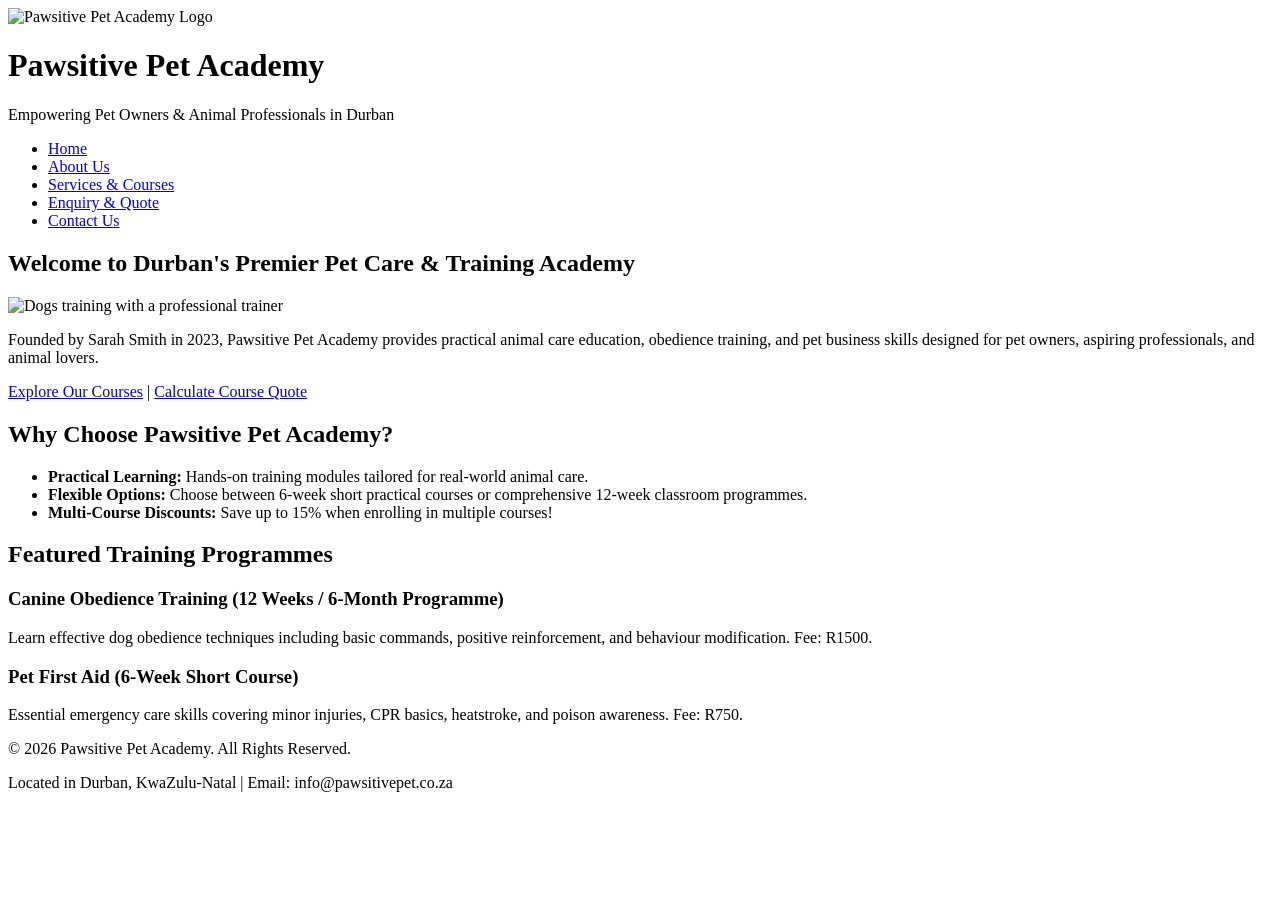
==== PAWSITIVE PET ACADEMY/index.html @ 449ddb8a "Create index.html with hero section and main navigation" ====
<!DOCTYPE html>
<html lang="en">
<head>
    <!-- Character set definition and viewport configuration for responsiveness -->
    <meta charset="UTF-8">
    <meta name="viewport" content="width=device-width, initial-scale=1.0">
    <title>Pawsitive Pet Academy | Home</title>
</head>
<body>

    <!-- Main Navigation Header -->
    <header>
        <img src="images/logo.png" alt="Pawsitive Pet Academy Logo" width="180">
        <h1>Pawsitive Pet Academy</h1>
        <p>Empowering Pet Owners & Animal Professionals in Durban</p>
        
        <!-- Site Main Navigation Menu -->
        <nav>
            <ul>
                <li><a href="index.html">Home</a></li>
                <li><a href="about.html">About Us</a></li>
                <li><a href="services.html">Services & Courses</a></li>
                <li><a href="enquiry.html">Enquiry & Quote</a></li>
                <li><a href="contact.html">Contact Us</a></li>
            </ul>
        </nav>
    </header>

    <!-- Main Content Area -->
    <main>
        <!-- Hero Section -->
        <section>
            <h2>Welcome to Durban's Premier Pet Care & Training Academy</h2>
            <img src="images/hero-banner.jpg" alt="Dogs training with a professional trainer" width="600">
            <p>Founded by Sarah Smith in 2023, Pawsitive Pet Academy provides practical animal care education, obedience training, and pet business skills designed for pet owners, aspiring professionals, and animal lovers.</p>
            <p><a href="services.html">Explore Our Courses</a> | <a href="enquiry.html">Calculate Course Quote</a></p>
        </section>

        <!-- Highlights & Special Offers -->
        <section>
            <h2>Why Choose Pawsitive Pet Academy?</h2>
            <ul>
                <li><strong>Practical Learning:</strong> Hands-on training modules tailored for real-world animal care.</li>
                <li><strong>Flexible Options:</strong> Choose between 6-week short practical courses or comprehensive 12-week classroom programmes.</li>
                <li><strong>Multi-Course Discounts:</strong> Save up to 15% when enrolling in multiple courses!</li>
            </ul>
        </section>

        <!-- Featured Course Preview -->
        <section>
            <h2>Featured Training Programmes</h2>
            <article>
                <h3>Canine Obedience Training (12 Weeks / 6-Month Programme)</h3>
                <p>Learn effective dog obedience techniques including basic commands, positive reinforcement, and behaviour modification. Fee: R1500.</p>
            </article>

            <article>
                <h3>Pet First Aid (6-Week Short Course)</h3>
                <p>Essential emergency care skills covering minor injuries, CPR basics, heatstroke, and poison awareness. Fee: R750.</p>
            </article>
        </section>
    </main>

    <!-- Page Footer -->
    <footer>
        <p>&copy; 2026 Pawsitive Pet Academy. All Rights Reserved.</p>
        <p>Located in Durban, KwaZulu-Natal | Email: info@pawsitivepet.co.za</p>
    </footer>

</body>
</html>
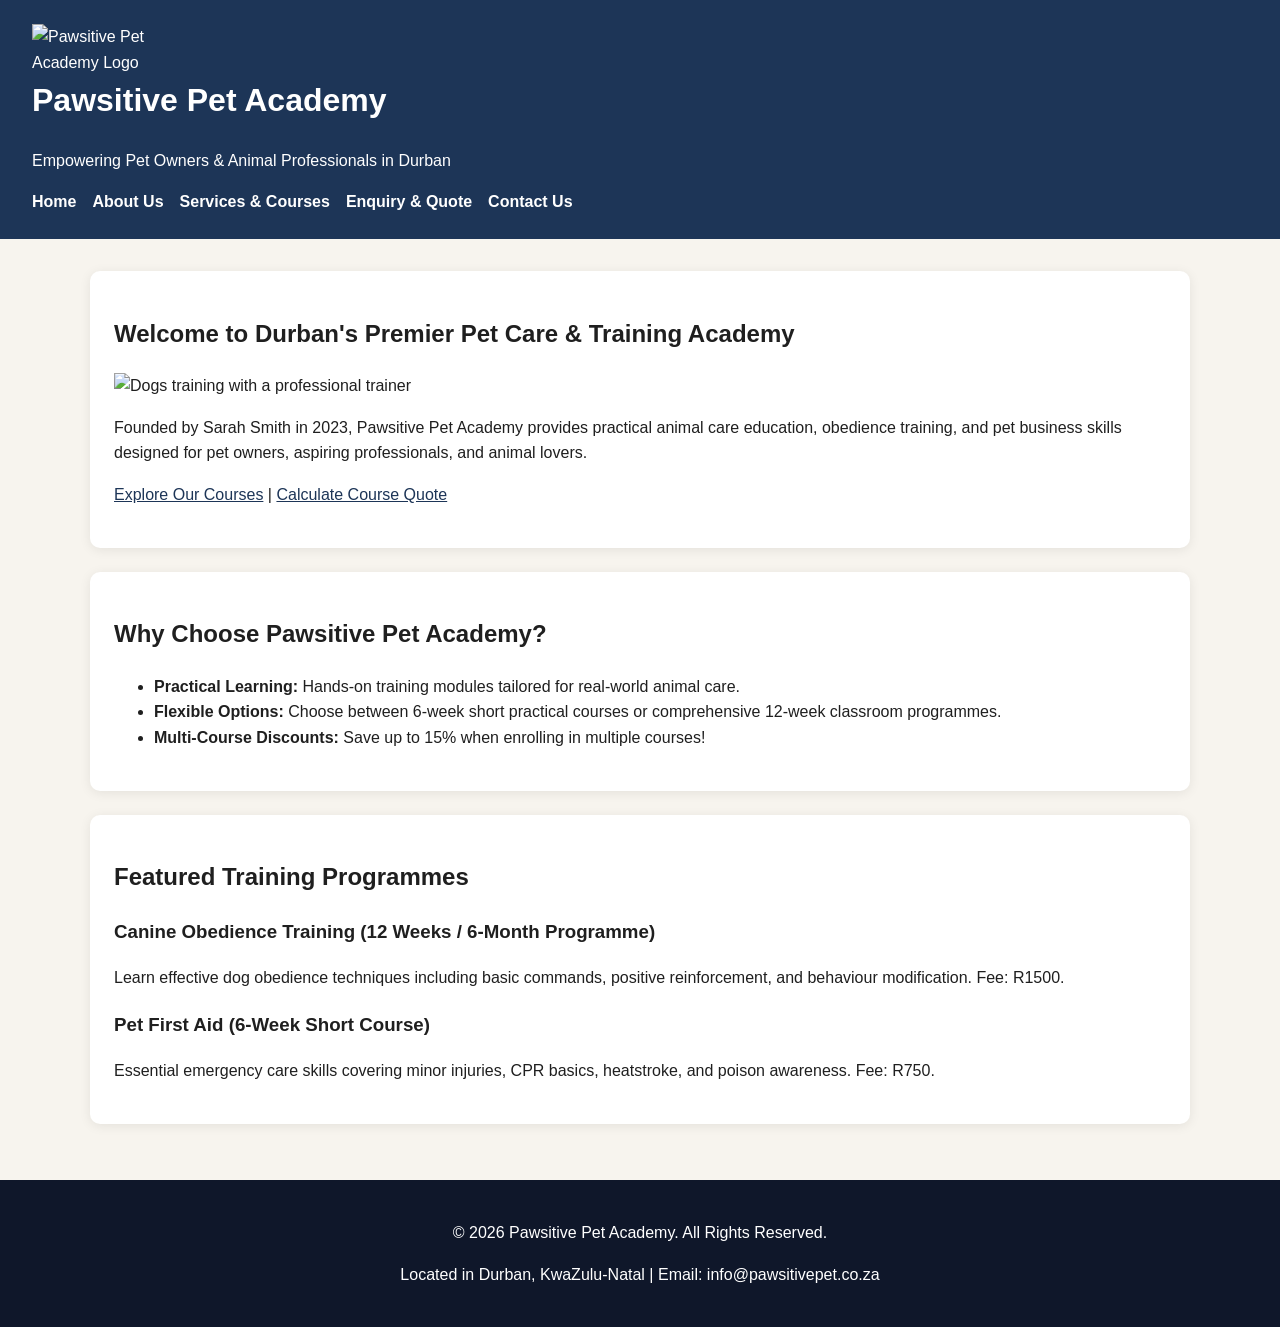
==== commit c09fe812: "created external stylesheet and linked to all html files" ====
--- a/PAWSITIVE PET ACADEMY/index.html
+++ b/PAWSITIVE PET ACADEMY/index.html
@@ -5,6 +5,7 @@
     <meta charset="UTF-8">
     <meta name="viewport" content="width=device-width, initial-scale=1.0">
     <title>Pawsitive Pet Academy | Home</title>
+    <link rel="stylesheet" href="css/styles.css">
 </head>
 <body>
 
--- a/PAWSITIVE PET ACADEMY/css/styles.css
+++ b/PAWSITIVE PET ACADEMY/css/styles.css
@@ -0,0 +1,103 @@
+body {
+    font-family: Arial, sans-serif;
+    line-height: 1.6;
+    margin: 0;
+    padding: 0;
+    background: #f7f4ee;
+    color: #1f1f1f;
+}
+
+header {
+    background: #1d3557;
+    color: #ffffff;
+    padding: 1.5rem 2rem;
+}
+
+header h1,
+header h2,
+header p {
+    margin-top: 0;
+}
+
+nav ul {
+    list-style: none;
+    padding: 0;
+    margin: 1rem 0 0;
+    display: flex;
+    flex-wrap: wrap;
+    gap: 1rem;
+}
+
+nav a {
+    color: #ffffff;
+    text-decoration: none;
+    font-weight: 600;
+}
+
+nav a:hover,
+nav a.active {
+    text-decoration: underline;
+}
+
+main {
+    max-width: 1100px;
+    margin: 0 auto;
+    padding: 2rem 1.5rem;
+}
+
+section {
+    background: #ffffff;
+    padding: 1.5rem;
+    margin-bottom: 1.5rem;
+    border-radius: 10px;
+    box-shadow: 0 2px 12px rgba(0, 0, 0, 0.08);
+}
+
+img {
+    max-width: 100%;
+    height: auto;
+    display: block;
+}
+
+footer {
+    background: #0f172a;
+    color: #ffffff;
+    text-align: center;
+    padding: 1.5rem 1rem;
+}
+
+form {
+    max-width: 600px;
+}
+
+input,
+select,
+textarea {
+    width: 100%;
+    max-width: 420px;
+    padding: 0.7rem;
+    margin-top: 0.35rem;
+    margin-bottom: 1rem;
+    border: 1px solid #cbd5e1;
+    border-radius: 6px;
+    box-sizing: border-box;
+}
+
+label {
+    font-weight: 600;
+}
+
+button,
+input[type="submit"] {
+    background: #2a9d8f;
+    color: #ffffff;
+    border: none;
+    border-radius: 6px;
+    padding: 0.8rem 1.2rem;
+    cursor: pointer;
+    font-weight: 700;
+}
+
+a {
+    color: #1d3557;
+}
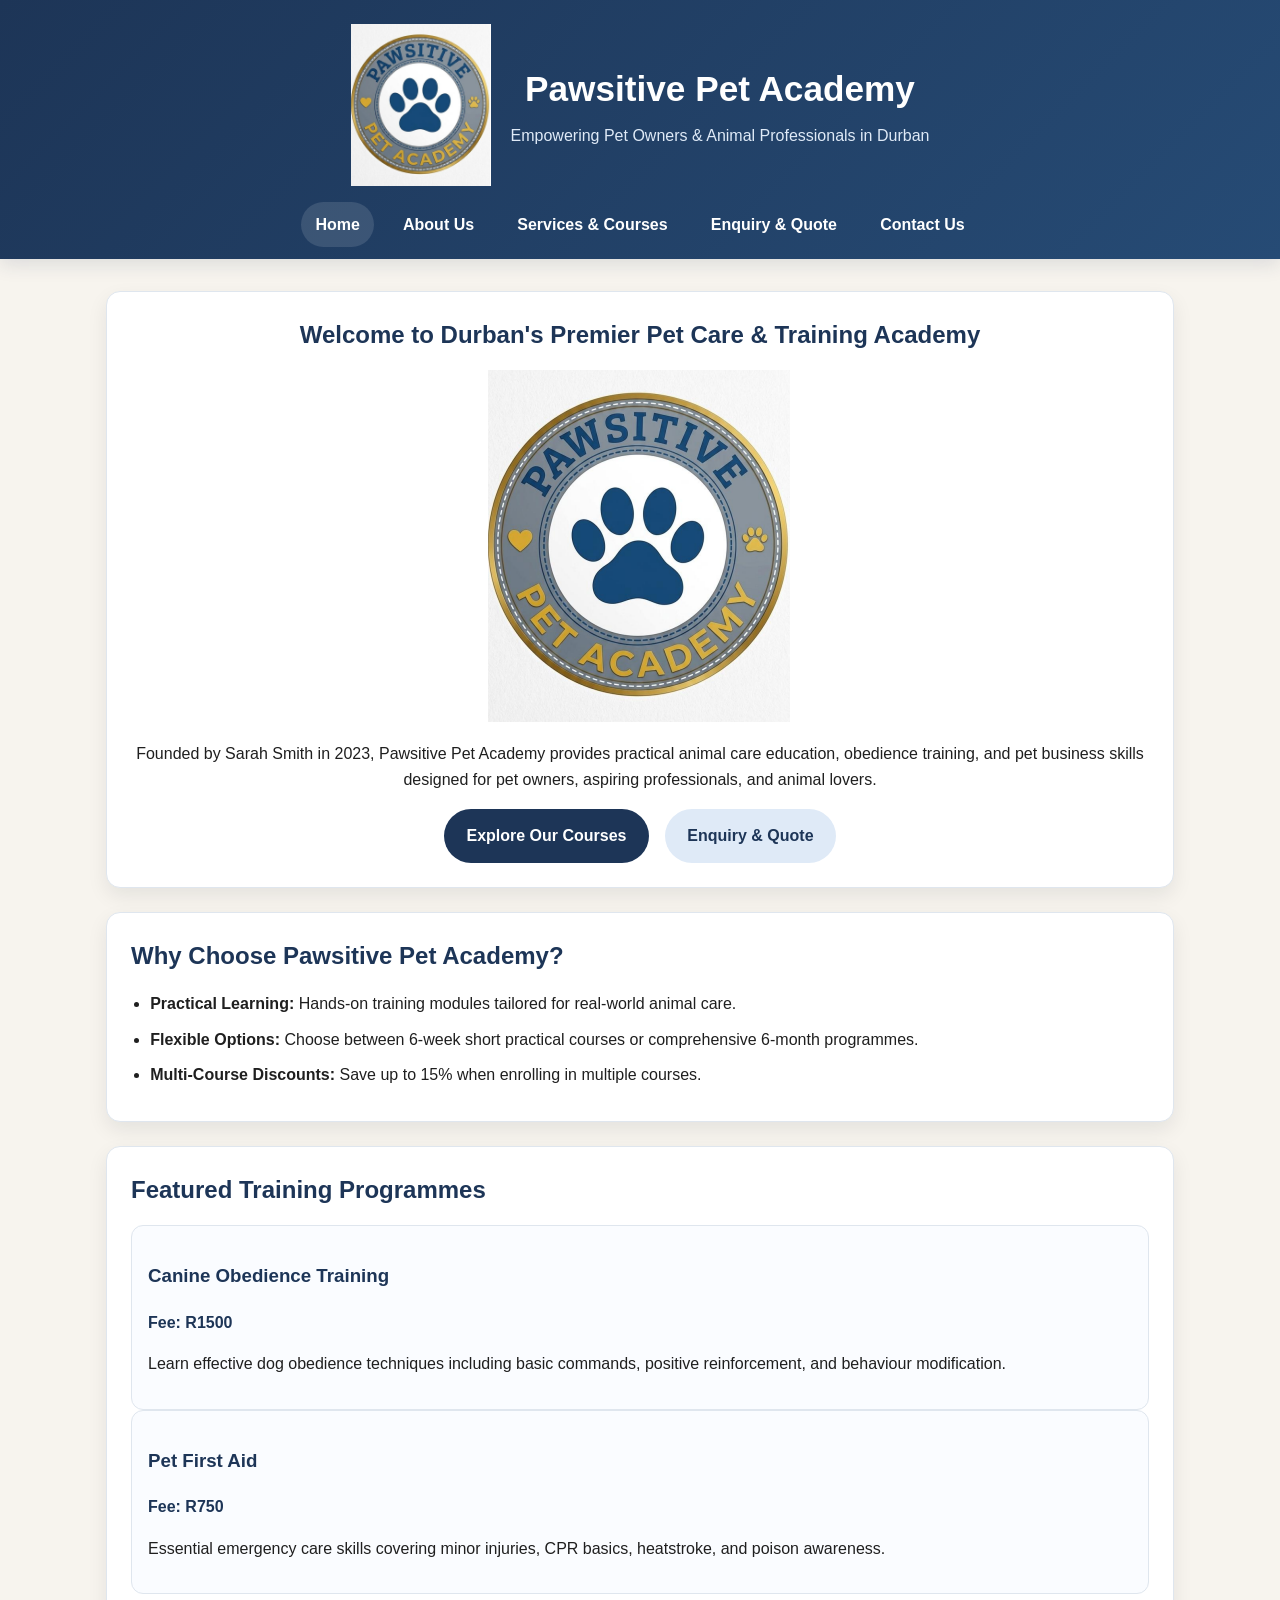
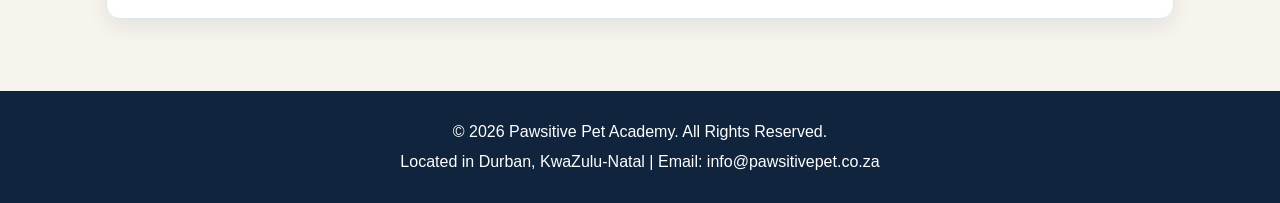
==== commit a0875e0d: "Initial project structure and landing page" ====
--- a/PAWSITIVE PET ACADEMY/index.html
+++ b/PAWSITIVE PET ACADEMY/index.html
@@ -1,24 +1,28 @@
 <!DOCTYPE html>
 <html lang="en">
 <head>
-    <!-- Character set definition and viewport configuration for responsiveness -->
     <meta charset="UTF-8">
     <meta name="viewport" content="width=device-width, initial-scale=1.0">
-    <title>Pawsitive Pet Academy | Home</title>
+    <title>Pawsitive Pet Academy | Pet Training, Grooming & Animal Care Courses</title>
+    <meta name="description" content="Pawsitive Pet Academy offers pet care, dog training, grooming, first aid, and business courses in Durban.">
+    <meta name="keywords" content="pet training, dog obedience, pet grooming, puppy care, animal behaviour, Durban pet academy">
+    <meta name="author" content="Pawsitive Pet Academy">
     <link rel="stylesheet" href="css/styles.css">
 </head>
 <body>
 
-    <!-- Main Navigation Header -->
     <header>
-        <img src="images/logo.png" alt="Pawsitive Pet Academy Logo" width="180">
-        <h1>Pawsitive Pet Academy</h1>
-        <p>Empowering Pet Owners & Animal Professionals in Durban</p>
-        
-        <!-- Site Main Navigation Menu -->
+        <div class="header-container">
+            <img src="images/logo.png" alt="Pawsitive Pet Academy Logo" class="site-logo">
+            <div class="header-text">
+                <h1>Pawsitive Pet Academy</h1>
+                <p>Empowering Pet Owners & Animal Professionals in Durban</p>
+            </div>
+        </div>
+
         <nav>
             <ul>
-                <li><a href="index.html">Home</a></li>
+                <li><a href="index.html" class="active">Home</a></li>
                 <li><a href="about.html">About Us</a></li>
                 <li><a href="services.html">Services & Courses</a></li>
                 <li><a href="enquiry.html">Enquiry & Quote</a></li>
@@ -27,46 +31,48 @@
         </nav>
     </header>
 
-    <!-- Main Content Area -->
     <main>
-        <!-- Hero Section -->
-        <section>
+        <section class="hero-section">
             <h2>Welcome to Durban's Premier Pet Care & Training Academy</h2>
-            <img src="images/hero-banner.jpg" alt="Dogs training with a professional trainer" width="600">
+            <img src="images/logo.png" alt="Pawsitive Pet Academy logo" class="hero-image">
             <p>Founded by Sarah Smith in 2023, Pawsitive Pet Academy provides practical animal care education, obedience training, and pet business skills designed for pet owners, aspiring professionals, and animal lovers.</p>
-            <p><a href="services.html">Explore Our Courses</a> | <a href="enquiry.html">Calculate Course Quote</a></p>
+            <div class="cta-row">
+                <a href="services.html" class="btn btn-primary">Explore Our Courses</a>
+                <a href="enquiry.html" class="btn btn-secondary">Enquiry & Quote</a>
+            </div>
         </section>
 
-        <!-- Highlights & Special Offers -->
         <section>
             <h2>Why Choose Pawsitive Pet Academy?</h2>
-            <ul>
+            <ul class="feature-list">
                 <li><strong>Practical Learning:</strong> Hands-on training modules tailored for real-world animal care.</li>
-                <li><strong>Flexible Options:</strong> Choose between 6-week short practical courses or comprehensive 12-week classroom programmes.</li>
-                <li><strong>Multi-Course Discounts:</strong> Save up to 15% when enrolling in multiple courses!</li>
+                <li><strong>Flexible Options:</strong> Choose between 6-week short practical courses or comprehensive 6-month programmes.</li>
+                <li><strong>Multi-Course Discounts:</strong> Save up to 15% when enrolling in multiple courses.</li>
             </ul>
         </section>
 
-        <!-- Featured Course Preview -->
         <section>
             <h2>Featured Training Programmes</h2>
-            <article>
-                <h3>Canine Obedience Training (12 Weeks / 6-Month Programme)</h3>
-                <p>Learn effective dog obedience techniques including basic commands, positive reinforcement, and behaviour modification. Fee: R1500.</p>
+
+            <article class="course-card">
+                <h3>Canine Obedience Training</h3>
+                <p class="price">Fee: R1500</p>
+                <p>Learn effective dog obedience techniques including basic commands, positive reinforcement, and behaviour modification.</p>
             </article>
 
-            <article>
-                <h3>Pet First Aid (6-Week Short Course)</h3>
-                <p>Essential emergency care skills covering minor injuries, CPR basics, heatstroke, and poison awareness. Fee: R750.</p>
+            <article class="course-card">
+                <h3>Pet First Aid</h3>
+                <p class="price">Fee: R750</p>
+                <p>Essential emergency care skills covering minor injuries, CPR basics, heatstroke, and poison awareness.</p>
             </article>
         </section>
     </main>
 
-    <!-- Page Footer -->
-    <footer>
+    <footer class="page-footer">
         <p>&copy; 2026 Pawsitive Pet Academy. All Rights Reserved.</p>
         <p>Located in Durban, KwaZulu-Natal | Email: info@pawsitivepet.co.za</p>
     </footer>
 
+    <script src="script.js"></script>
 </body>
 </html>
--- a/PAWSITIVE PET ACADEMY/css/styles.css
+++ b/PAWSITIVE PET ACADEMY/css/styles.css
@@ -1,103 +1,354 @@
+:root {
+    --primary-color: #1d3557;
+    --secondary-color: #2a9d8f;
+    --accent-color: #f4a261;
+    --background-color: #f7f4ee;
+    --surface-color: #ffffff;
+    --text-color: #1f1f1f;
+    --muted-text: #475569;
+    --border-color: #dfe6ee;
+    --shadow: 0 8px 20px rgba(15, 23, 42, 0.08);
+}
+
+* {
+    box-sizing: border-box;
+}
+
 body {
-    font-family: Arial, sans-serif;
+    margin: 0;
+    padding: 0;
+    font-family: "Segoe UI", Arial, sans-serif;
+    background: var(--background-color);
+    color: var(--text-color);
     line-height: 1.6;
-    margin: 0;
-    padding: 0;
-    background: #f7f4ee;
-    color: #1f1f1f;
+}
+
+img {
+    max-width: 100%;
+    height: auto;
+    display: block;
+}
+
+a {
+    color: var(--primary-color);
+    text-decoration: none;
+}
+
+a:hover {
+    text-decoration: underline;
 }
 
 header {
-    background: #1d3557;
-    color: #ffffff;
-    padding: 1.5rem 2rem;
-}
-
-header h1,
-header h2,
-header p {
-    margin-top: 0;
+    background: linear-gradient(135deg, #1d3557, #264b75);
+    color: white;
+    padding: 1.5rem 1rem 0.75rem;
+    box-shadow: 0 6px 18px rgba(29, 53, 87, 0.12);
+}
+
+.header-container {
+    max-width: 1100px;
+    margin: 0 auto;
+    display: flex;
+    align-items: center;
+    justify-content: center;
+    gap: 1.25rem;
+    text-align: center;
+    flex-wrap: wrap;
+}
+
+.site-logo {
+    width: 140px;
+    height: auto;
+    display: block;
+}
+
+.header-text h1 {
+    margin: 0;
+    font-size: 2.2rem;
+}
+
+.header-text p {
+    margin: 6px 0 0;
+    color: #dfeaf7;
+}
+
+nav {
+    max-width: 1100px;
+    margin: 1rem auto 0;
 }
 
 nav ul {
+    display: flex;
+    justify-content: center;
+    flex-wrap: wrap;
+    gap: 0.9rem;
     list-style: none;
     padding: 0;
-    margin: 1rem 0 0;
-    display: flex;
-    flex-wrap: wrap;
-    gap: 1rem;
+    margin: 0;
+}
+
+nav li {
+    margin: 0;
 }
 
 nav a {
-    color: #ffffff;
-    text-decoration: none;
+    display: inline-block;
+    padding: 0.6rem 0.9rem;
+    border-radius: 999px;
+    color: white;
     font-weight: 600;
+    transition: 0.2s ease;
 }
 
 nav a:hover,
 nav a.active {
-    text-decoration: underline;
+    background: rgba(255, 255, 255, 0.12);
+    text-decoration: none;
 }
 
 main {
     max-width: 1100px;
     margin: 0 auto;
-    padding: 2rem 1.5rem;
-}
-
-section {
-    background: #ffffff;
+    padding: 2rem 1rem 3rem;
+}
+
+main section {
+    background: white;
+    border: 1px solid var(--border-color);
+    border-radius: 14px;
     padding: 1.5rem;
     margin-bottom: 1.5rem;
-    border-radius: 10px;
-    box-shadow: 0 2px 12px rgba(0, 0, 0, 0.08);
-}
-
-img {
-    max-width: 100%;
-    height: auto;
-    display: block;
-}
-
-footer {
-    background: #0f172a;
-    color: #ffffff;
+    box-shadow: var(--shadow);
+}
+
+h2 {
+    color: var(--primary-color);
+    margin-top: 0;
+    margin-bottom: 1rem;
+}
+
+h3 {
+    color: var(--primary-color);
+}
+
+.feature-list {
+    padding-left: 1.2rem;
+    margin: 0;
+}
+
+.feature-list li {
+    margin-bottom: 0.6rem;
+}
+
+.course-grid {
+    display: grid;
+    grid-template-columns: repeat(2, minmax(0, 1fr));
+    gap: 1rem;
+}
+
+.course-card {
+    border: 1px solid var(--border-color);
+    border-radius: 12px;
+    background: #fafcff;
+    padding: 1rem;
+}
+
+.price {
+    font-weight: 700;
+    color: var(--primary-color);
+}
+
+.hero-section {
     text-align: center;
-    padding: 1.5rem 1rem;
+}
+
+.hero-image {
+    margin: 1rem auto 1.2rem;
+    max-width: 380px;
+}
+
+.cta-row {
+    display: flex;
+    justify-content: center;
+    gap: 1rem;
+    flex-wrap: wrap;
+    margin-top: 1rem;
+}
+
+.btn {
+    display: inline-block;
+    padding: 0.9rem 1.4rem;
+    border-radius: 999px;
+    border: none;
+    font-weight: 700;
+    cursor: pointer;
+    transition: 0.2s ease;
+    text-decoration: none;
+}
+
+.btn-primary {
+    background: var(--primary-color);
+    color: white;
+}
+
+.btn-secondary {
+    background: #dfeaf7;
+    color: var(--primary-color);
+}
+
+.btn:hover {
+    transform: translateY(-1px);
+    text-decoration: none;
 }
 
 form {
-    max-width: 600px;
+    max-width: 700px;
+}
+
+.form-group {
+    margin-bottom: 1rem;
+}
+
+label {
+    display: block;
+    font-weight: 600;
+    margin-bottom: 0.45rem;
+    color: var(--primary-color);
 }
 
 input,
 select,
 textarea {
     width: 100%;
-    max-width: 420px;
-    padding: 0.7rem;
+    padding: 0.8rem 0.9rem;
+    border: 1px solid var(--border-color);
+    border-radius: 10px;
+    background: white;
+    font: inherit;
+    color: var(--text-color);
+    transition: border-color 0.2s ease, box-shadow 0.2s ease;
+}
+
+input:focus,
+select:focus,
+textarea:focus {
+    outline: none;
+    border-color: var(--secondary-color);
+    box-shadow: 0 0 0 3px rgba(42, 157, 143, 0.12);
+}
+
+textarea {
+    resize: vertical;
+    min-height: 130px;
+}
+
+fieldset {
+    border: 1px solid var(--border-color);
+    border-radius: 12px;
+    padding: 1rem;
+    margin: 1rem 0;
+}
+
+legend {
+    font-weight: 700;
+    color: var(--primary-color);
+    padding: 0 0.5rem;
+}
+
+.checkbox-group {
+    margin: 0.6rem 0;
+}
+
+.checkbox-group label {
+    display: flex;
+    align-items: center;
+    gap: 0.7rem;
+    font-weight: 500;
+    margin: 0;
+}
+
+.checkbox-group input {
+    width: auto;
+}
+
+.form-feedback {
+    display: none;
+    width: 100%;
+    max-width: 700px;
+    margin-bottom: 1rem;
+    padding: 0.9rem 1rem;
+    border-radius: 12px;
+    border: 1px solid transparent;
+    font-weight: 600;
+}
+
+.form-feedback.success {
+    display: block;
+    background: #eafaf1;
+    border-color: #9fe3b2;
+    color: #166534;
+}
+
+.form-feedback.error {
+    display: block;
+    background: #fff1f2;
+    border-color: #fca5a5;
+    color: #b42318;
+}
+
+.input-error {
+    border: 2px solid #d93025 !important;
+    background-color: #fff3f3 !important;
+    box-shadow: 0 0 0 3px rgba(217, 48, 37, 0.12) !important;
+}
+
+.error-message {
+    display: none;
+    color: #d93025;
+    font-size: 0.82rem;
     margin-top: 0.35rem;
-    margin-bottom: 1rem;
-    border: 1px solid #cbd5e1;
-    border-radius: 6px;
-    box-sizing: border-box;
-}
-
-label {
-    font-weight: 600;
-}
-
-button,
-input[type="submit"] {
-    background: #2a9d8f;
-    color: #ffffff;
-    border: none;
-    border-radius: 6px;
-    padding: 0.8rem 1.2rem;
-    cursor: pointer;
-    font-weight: 700;
-}
-
-a {
-    color: #1d3557;
-}
+}
+
+.summary-box {
+    background: #f7fafc;
+    border: 1px solid var(--border-color);
+    border-radius: 12px;
+    padding: 1rem;
+    margin: 1rem 0;
+}
+
+.summary-box h3 {
+    margin-top: 0;
+}
+
+.page-footer {
+    background: #10243d;
+    color: white;
+    text-align: center;
+    padding: 1.5rem 1rem;
+}
+
+.page-footer p {
+    margin: 0.25rem 0;
+    color: white;
+}
+
+@media (max-width: 700px) {
+    .course-grid {
+        grid-template-columns: 1fr;
+    }
+
+    nav ul {
+        flex-direction: column;
+    }
+
+    .cta-row {
+        flex-direction: column;
+        align-items: center;
+    }
+
+    .btn {
+        width: 100%;
+        text-align: center;
+    }
+}
